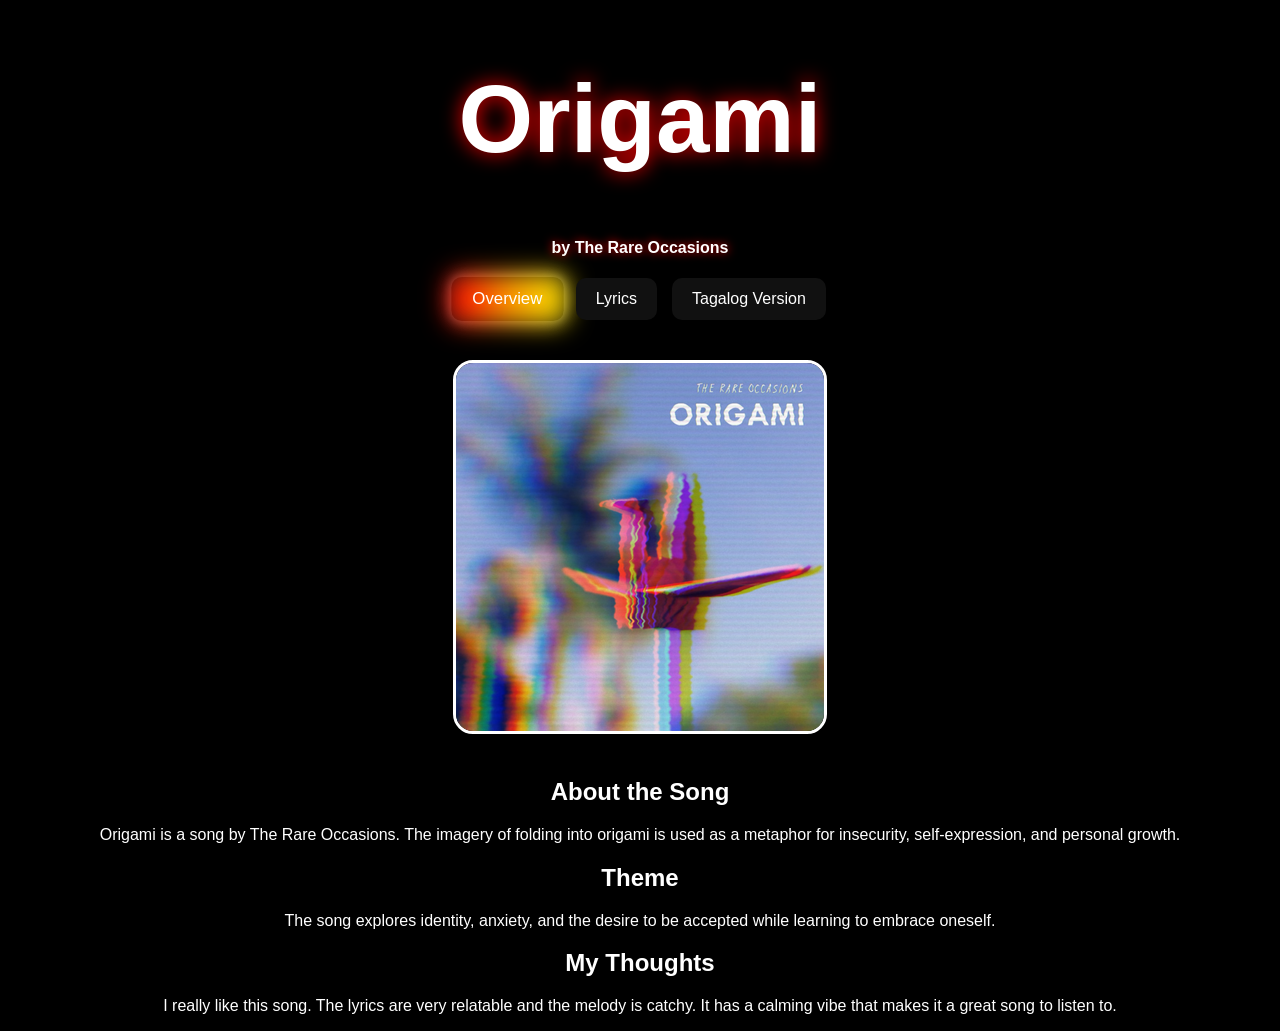
==== Overview.html @ 7a5c17d5 "Add files via upload" ====
<!DOCTYPE html>
<html lang="en">
<head>
    <meta charset="UTF-8">
    <meta name="viewport" content="width=device-width, initial-scale=1.0">
    <title>Origami | Overview</title>
    <link rel="stylesheet" href="style.css">
</head>
<body>

    <header>
        <h1>Origami</h1>
        <h4>by The Rare Occasions</h4>
    </header>

    <nav class="pagination">
        <a href="Overview.html" class="active-page">Overview</a>
        <a href="Lyrics.html">Lyrics</a>
        <a href="TagalogVer.html">Tagalog Version</a>
    </nav>

    <section class="hero">

        <a href="https://youtu.be/y1uzBncUsQQ?si=Jy27hVECbChrlTst" target="_blank">
            <img src="origami cover.png" alt="Origami Cover">
        </a>

        <div class="info-card">
            <h2>About the Song</h2>

            <p>
                Origami is a song by The Rare Occasions. The imagery
                of folding into origami is used as a metaphor for
                insecurity, self-expression, and personal growth.
            </p>

            <h2>Theme</h2>

            <p>
                The song explores identity, anxiety, and the desire
                to be accepted while learning to embrace oneself.
            </p>

            <h2>My Thoughts</h2>

            <p>
                I really like this song. The lyrics are very relatable
                and the melody is catchy. It has a calming vibe that
                makes it a great song to listen to.
            </p>
        </div>

    </section>

</body>
</html>
---- style.css ----
body{
    background:black;
    color:white;
    text-align:center;
    font-family:Arial, Helvetica, sans-serif;
}

h1{
    font-size:6rem;
    text-shadow:0 0 20px red;
}

h4{
    text-shadow:0 0 10px red;
}

img{
    border-radius:20px;
    border:3px solid white;
    margin:20px;
}

img{
    border-radius: 20px;
    border: 3px solid white;
    transition: 0.3s;
}

img:hover{
    box-shadow:
        0 0 15px red,
        0 0 30px blue,
        0 0 45px lime;
    transform: scale(1.03);
}

audio{
    margin:20px;
    width:80%;
    max-width:600px;
}

.pagination{
    display:flex;
    justify-content:center;
    gap:15px;
    margin:20px;
}

/* RGB Glow Buttons */

.pagination a{
    position: relative;
    padding: 12px 20px;
    color: white;
    text-decoration: none;
    background: #111;
    border-radius: 10px;
    transition: 0.3s;
    z-index: 1;
}

/* RGB layer */
.pagination a::before{
    content: "";
    position: absolute;
    inset: -3px;
    border-radius: 12px;

    background: linear-gradient(
        90deg,
        red,
        orange,
        yellow,
        lime,
        cyan,
        blue,
        violet,
        red
    );

    background-size: 400%;
    animation: rgb 8s linear infinite;

    z-index: -1;

    /* Hidden by default */
    opacity: 0;
    filter: blur(12px);

    transition: opacity 0.3s ease;
}

.pagination a:hover::before,
.pagination a.active-page::before{
    opacity: 1;
}

.pagination a:hover,
.pagination a.active-page{
    transform: scale(1.05);

    box-shadow:
        0 0 10px rgba(255,255,255,.4),
        0 0 20px rgba(255,255,255,.2);
}

@keyframes rgb{
    from{
        background-position: 0%;
    }
    to{
        background-position: 400%;
    }
}

.pagination a:hover{
    transform:scale(1.05);
}

audio{
    transition: 0.3s;
}

audio:hover{
    box-shadow:
        0 0 15px red,
        0 0 30px blue,
        0 0 45px lime;

    border-radius: 30px;
}

#lyrics{
    width:80%;
    margin:auto;
    padding-bottom:200px;
}

#lyrics p{
    color:gray;
    font-size:2rem;
    transition:.3s;
    margin:25px 0;
}

#lyrics p.active{
    color:white;

    text-shadow:
        0 0 10px red,
        0 0 20px blue,
        0 0 30px lime;

    transform:scale(1.1);
}

.active-page{
    box-shadow:
        0 0 10px red,
        0 0 20px blue,
        0 0 30px lime;
}
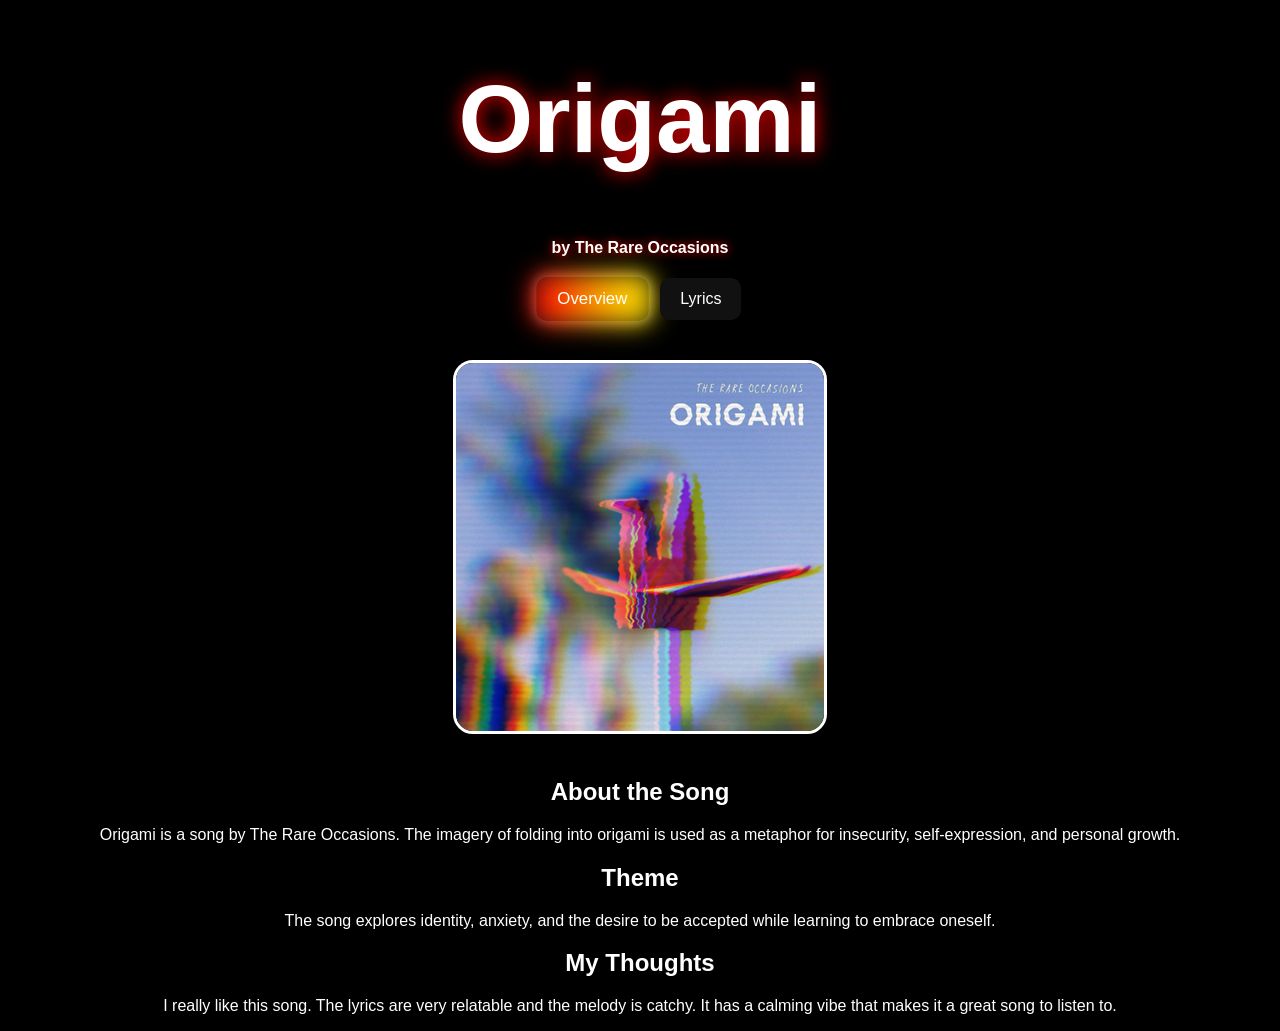
==== commit 7c45c2e2: "Add files via upload" ====
--- a/Overview.html
+++ b/Overview.html
@@ -16,7 +16,6 @@
     <nav class="pagination">
         <a href="Overview.html" class="active-page">Overview</a>
         <a href="Lyrics.html">Lyrics</a>
-        <a href="TagalogVer.html">Tagalog Version</a>
     </nav>
 
     <section class="hero">
